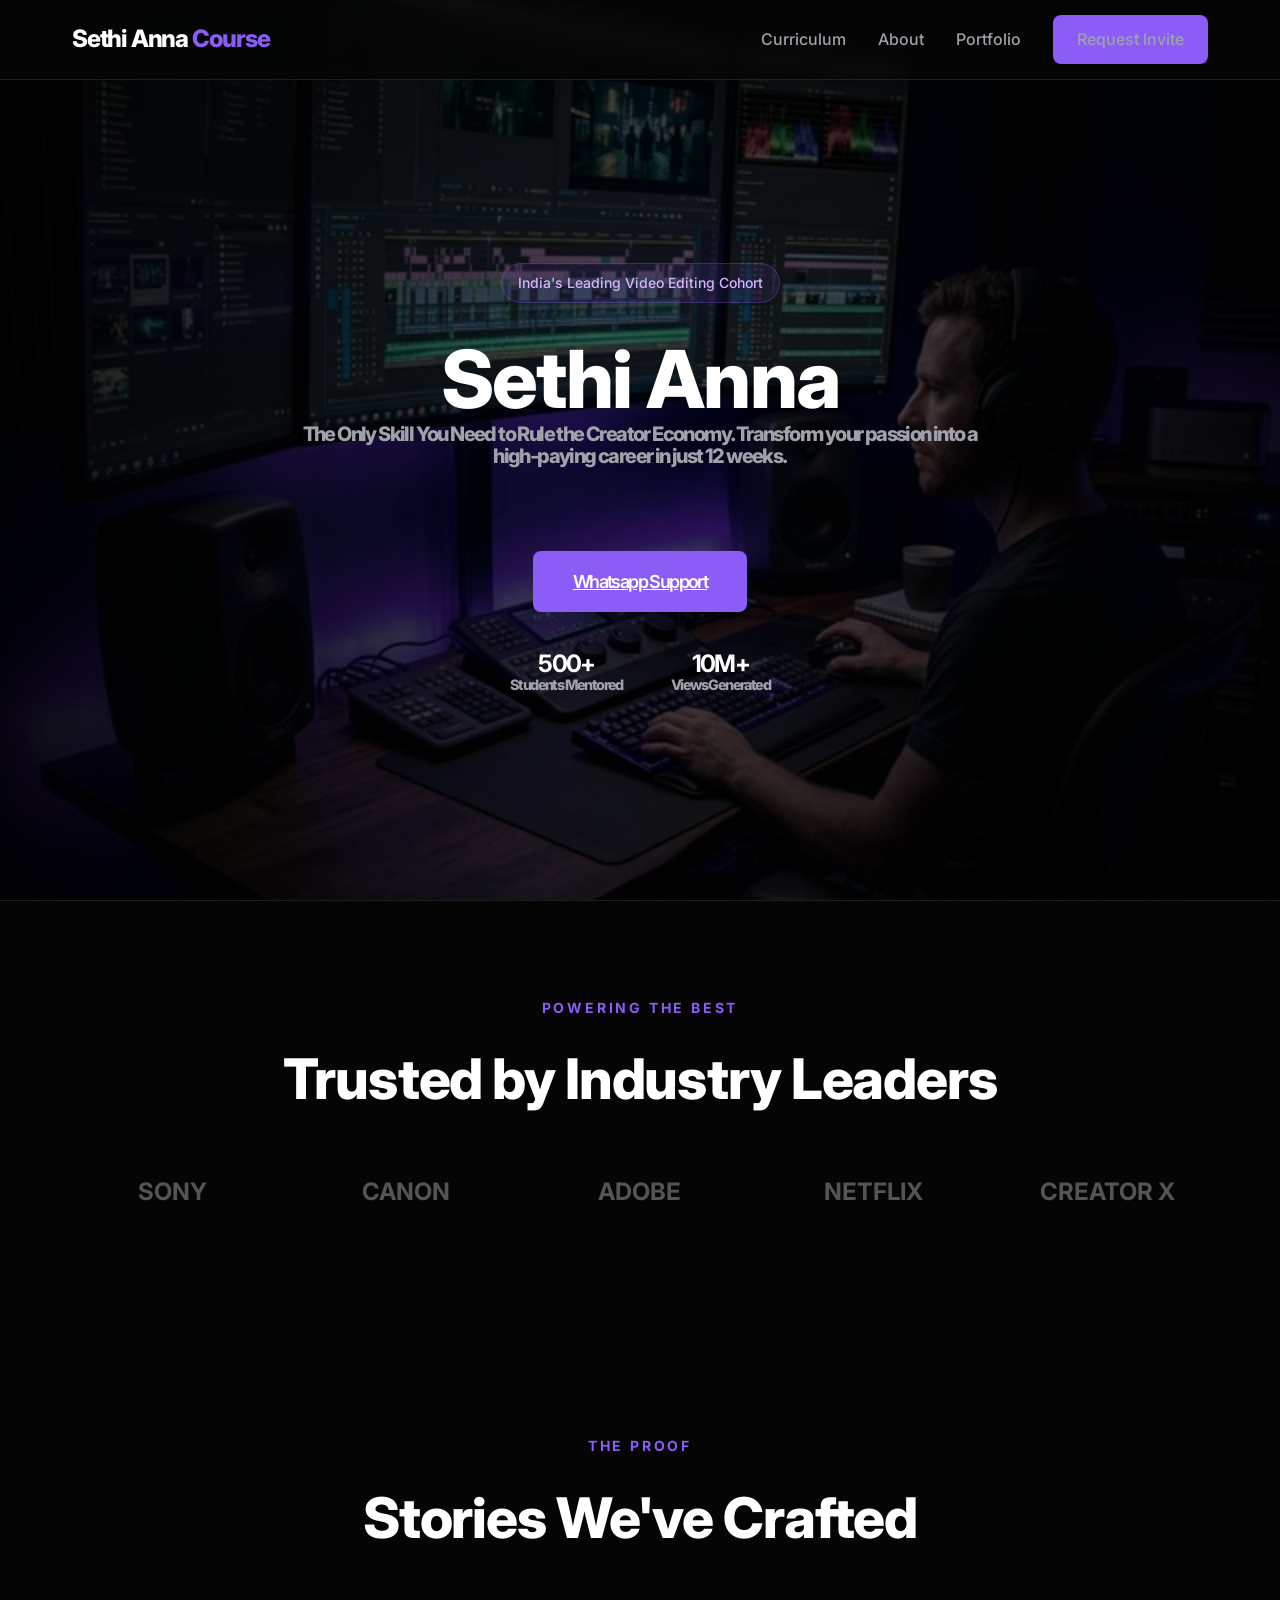
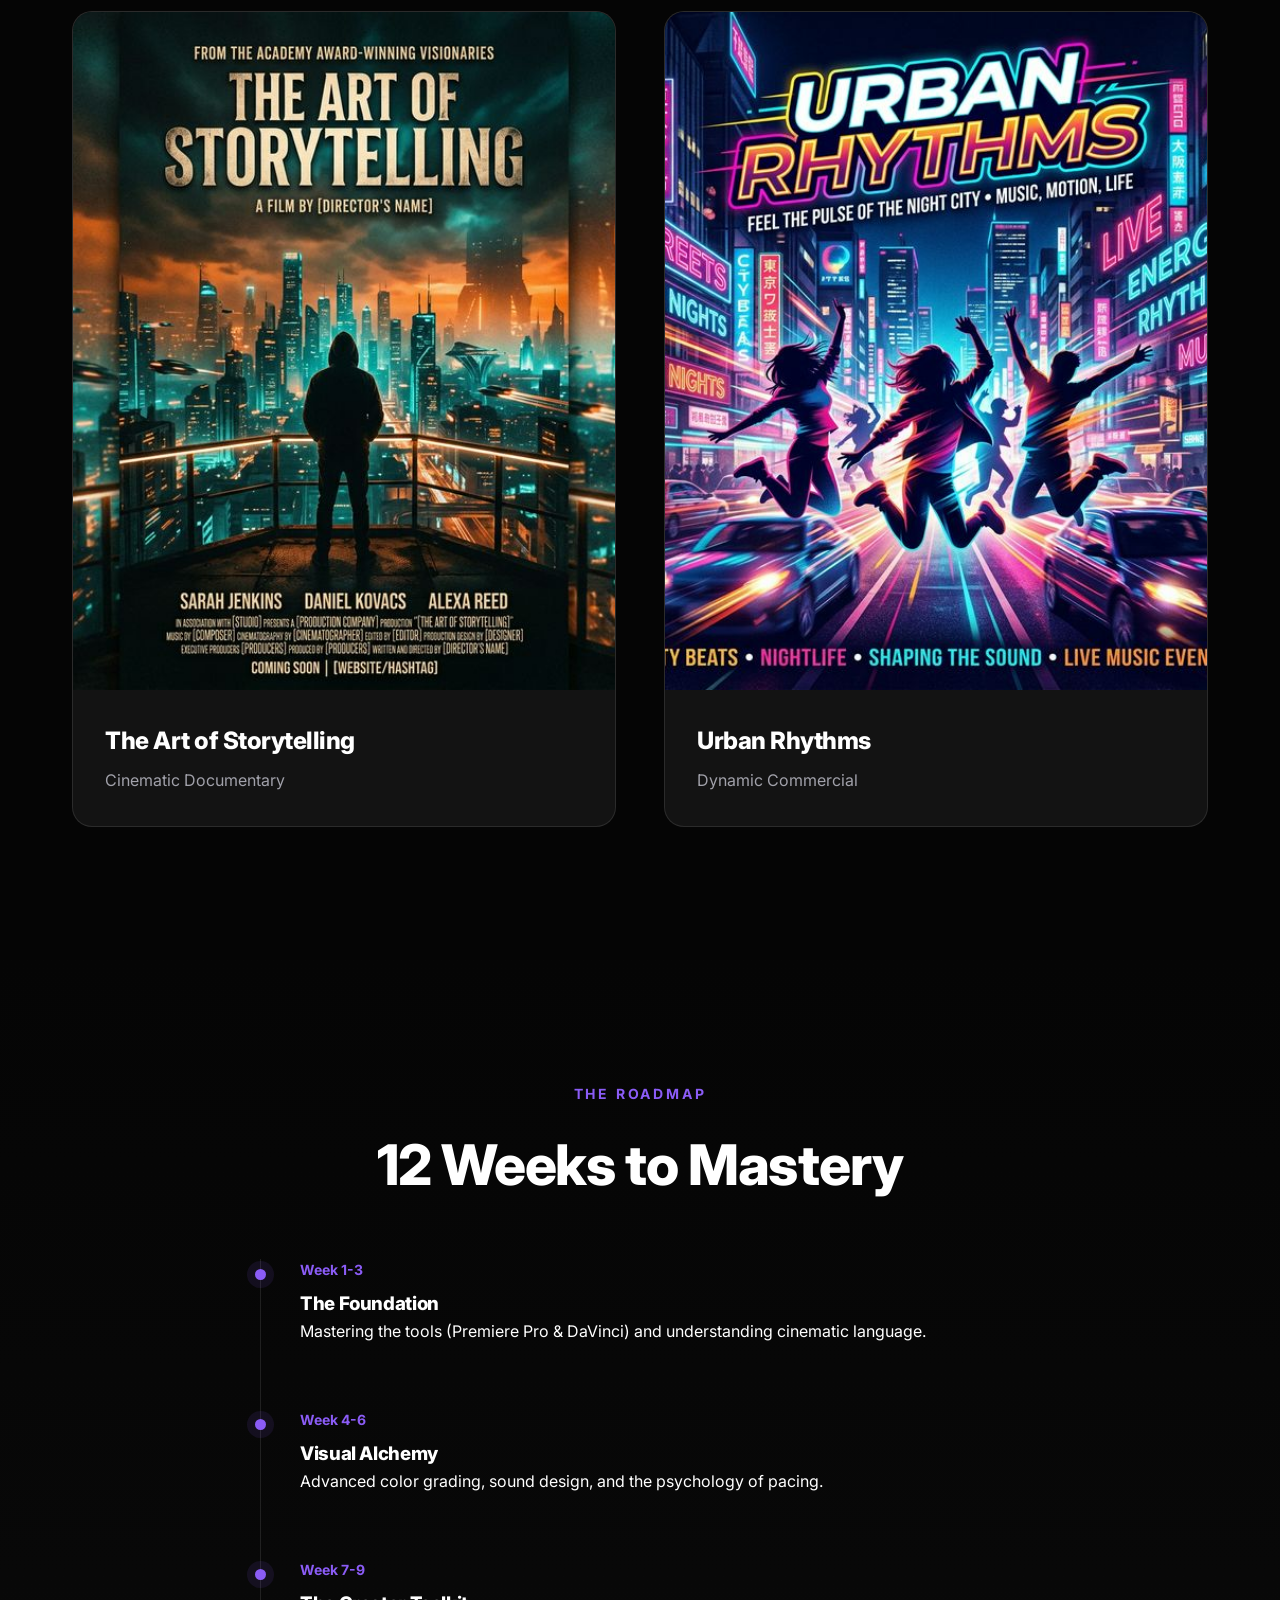
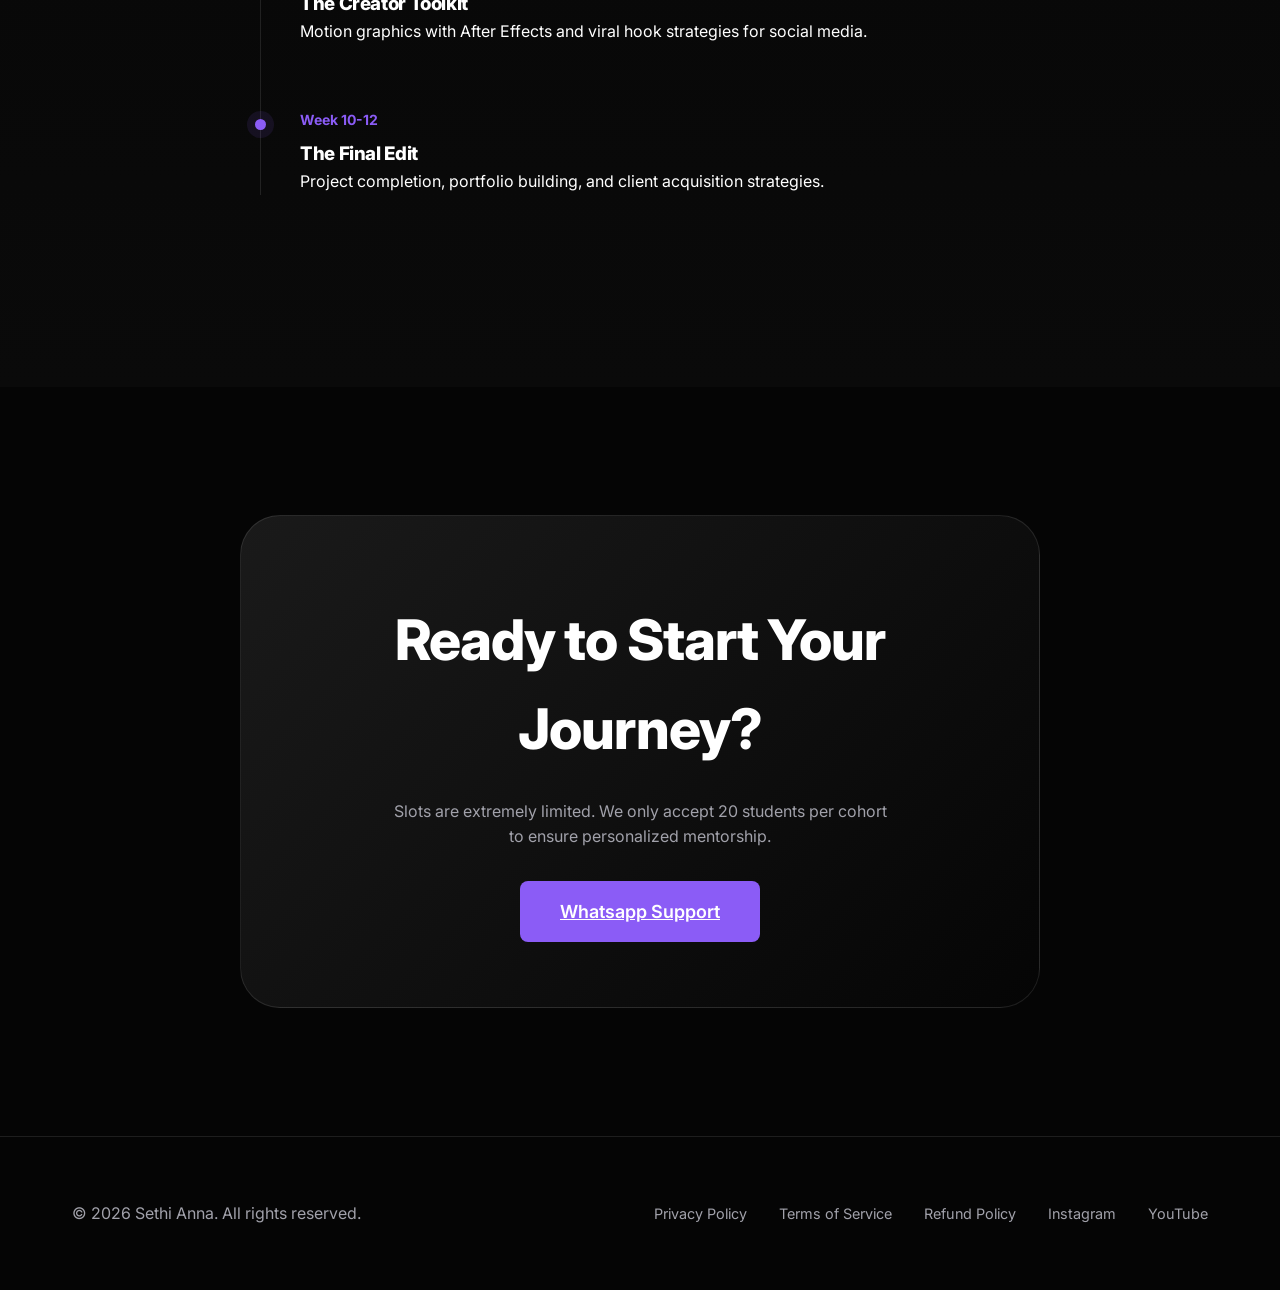
==== index.html @ 05a4738f "Update index.html" ====
<!DOCTYPE html>
<html lang="en">
<head>
    <meta charset="UTF-8">
    <meta name="viewport" content="width=device-width, initial-scale=1.0">
    <title>Sethi Anna | Master the Art of Video Editing</title>
    <meta name="description" content="Join Sethi Anna's exclusive 12-week video editing cohort. Learn the skills to rule the creator economy and transform your passion into a high-paying career.">
    <link rel="stylesheet" href="style.css">
    <link rel="preconnect" href="https://fonts.googleapis.com">
    <link rel="preconnect" href="https://fonts.gstatic.com" crossorigin>
    <link href="https://fonts.googleapis.com/css2?family=Inter:wght@400;500;600;700;800&display=swap" rel="stylesheet">
</head>
<body>
    <header class="header">
        <div class="container">
            <div class="logo">Sethi Anna <span>Course</span></div>
            <nav class="nav">
                <a href="#curriculum">Curriculum</a>
                <a href="#about">About</a>
                <a href="#portfolio">Portfolio</a>
                <a href="https://wa.link/w4j6wc" class="btn btn-primary">Request Invite</a>
            </nav>
        </div>
    </header>

    <main>
        <!-- Hero Section -->
        <section class="hero">
            <div class="hero-overlay"></div>
            <div class="container hero-content">
                <div class="badge">India's Leading Video Editing Cohort</div>
                <h1>Sethi Anna
                <p class="subtitle">The Only Skill You Need to Rule the Creator Economy. Transform your passion into a high-paying career in just 12 weeks.</p>
                <div class="hero-actions">
                    <a href="https://wa.link/w4j6wc" class="btn btn-large btn-primary">Whatsapp Support</a>
                    <div class="hero-stats">
                        <div class="stat-item"><strong>500+</strong> Students Mentored</div>
                        <div class="stat-item"><strong>10M+</strong> Views Generated</div>
                    </div>
                </div>
            </div>
        </section>

        <!-- Trusted By Section -->
        <section class="trusted">
            <div class="container">
                <p class="section-tag">Powering the Best</p>
                <h2>Trusted by Industry Leaders</h2>
                <div class="brand-grid">
                    <!-- Placeholder logos or text-based logos for simplicity in HTML, styled in CSS -->
                    <div class="brand-item">SONY</div>
                    <div class="brand-item">CANON</div>
                    <div class="brand-item">ADOBE</div>
                    <div class="brand-item">NETFLIX</div>
                    <div class="brand-item">CREATOR X</div>
                </div>
            </div>
        </section>

        <!-- Portfolio Section -->
        <section id="portfolio" class="portfolio">
            <div class="container">
                <p class="section-tag">The Proof</p>
                <h2>Stories We've Crafted</h2>
                <div class="portfolio-grid">
                    <div class="portfolio-card">
                        <img src="assets/portfolio_poster_storytelling_1775982446423.png" alt="The Art of Storytelling">
                        <div class="card-content">
                            <h3>The Art of Storytelling</h3>
                            <p>Cinematic Documentary</p>
                        </div>
                    </div>
                    <div class="portfolio-card">
                        <img src="assets/portfolio_poster_urban_rhythms_1775982463847.png" alt="Urban Rhythms">
                        <div class="card-content">
                            <h3>Urban Rhythms</h3>
                            <p>Dynamic Commercial</p>
                        </div>
                    </div>
                </div>
            </div>
        </section>

        <!-- Curriculum Section -->
        <section id="curriculum" class="curriculum">
            <div class="container">
                <p class="section-tag">The Roadmap</p>
                <h2>12 Weeks to Mastery</h2>
                <div class="timeline">
                    <div class="timeline-item">
                        <div class="week">Week 1-3</div>
                        <h3>The Foundation</h3>
                        <p>Mastering the tools (Premiere Pro & DaVinci) and understanding cinematic language.</p>
                    </div>
                    <div class="timeline-item">
                        <div class="week">Week 4-6</div>
                        <h3>Visual Alchemy</h3>
                        <p>Advanced color grading, sound design, and the psychology of pacing.</p>
                    </div>
                    <div class="timeline-item">
                        <div class="week">Week 7-9</div>
                        <h3>The Creator Toolkit</h3>
                        <p>Motion graphics with After Effects and viral hook strategies for social media.</p>
                    </div>
                    <div class="timeline-item">
                        <div class="week">Week 10-12</div>
                        <h3>The Final Edit</h3>
                        <p>Project completion, portfolio building, and client acquisition strategies.</p>
                    </div>
                </div>
            </div>
        </section>

        <!-- CTA Section -->
        <section id="apply" class="final-cta">
            <div class="container cta-box">
                <h2>Ready to Start Your Journey?</h2>
                <p>Slots are extremely limited. We only accept 20 students per cohort to ensure personalized mentorship.</p>
                <a href="https://wa.link/w4j6wc" class="btn btn-large btn-primary">Whatsapp Support</a>
            </div>
        </section>
    </main>

    <footer class="footer">
        <div class="container">
            <p>&copy; 2026 Sethi Anna. All rights reserved.</p>
            <div class="footer-links">
                <a href="policy.html">Privacy Policy</a>
                <a href="terms.html">Terms of Service</a>
                <a href="refund.html">Refund Policy</a>
                <a href="#">Instagram</a>
                <a href="#">YouTube</a>
            </div>
        </div>
    </footer>

    <script src="main.js"></script>
</body>
</html>
---- style.css ----
:root {
    --bg-color: #050505;
    --card-bg: rgba(26, 26, 26, 0.7);
    --primary: #8b5cf6;
    --primary-hover: #7c3aed;
    --text-main: #ffffff;
    --text-dim: #a1a1aa;
    --accent: #d8b4fe;
    --container-width: 1200px;
    --glass-border: rgba(255, 255, 255, 0.1);
}

* {
    margin: 0;
    padding: 0;
    box-sizing: border-box;
}

body {
    font-family: 'Inter', sans-serif;
    background-color: var(--bg-color);
    color: var(--text-main);
    line-height: 1.6;
    overflow-x: hidden;
}

.container {
    max-width: var(--container-width);
    margin: 0 auto;
    padding: 0 2rem;
}

/* Typography */
h1, h2, h3 {
    font-weight: 800;
    letter-spacing: -0.02em;
}

h1 {
    font-size: clamp(3rem, 8vw, 5rem);
    line-height: 1.1;
    margin-bottom: 1.5rem;
}

h2 {
    font-size: clamp(2rem, 5vw, 3.5rem);
    margin-bottom: 3rem;
    text-align: center;
}

.section-tag {
    text-align: center;
    color: var(--primary);
    text-transform: uppercase;
    font-weight: 700;
    letter-spacing: 0.2em;
    font-size: 0.875rem;
    margin-bottom: 1rem;
}

.highlight {
    background: linear-gradient(to right, #8b5cf6, #d8b4fe);
    -webkit-background-clip: text;
    background-clip: text;
    -webkit-text-fill-color: transparent;
}

/* Header */
.header {
    height: 80px;
    display: flex;
    align-items: center;
    position: fixed;
    top: 0;
    width: 100%;
    z-index: 1000;
    background: rgba(5, 5, 5, 0.8);
    backdrop-filter: blur(12px);
    border-bottom: 1px solid var(--glass-border);
}

.header .container {
    display: flex;
    justify-content: space-between;
    align-items: center;
    width: 100%;
}

.logo {
    font-size: 1.5rem;
    font-weight: 800;
    letter-spacing: -0.05em;
}

.logo span {
    color: var(--primary);
}

.nav {
    display: flex;
    gap: 2rem;
    align-items: center;
}

.nav a {
    color: var(--text-dim);
    text-decoration: none;
    font-weight: 500;
    transition: color 0.3s;
}

.nav a:hover {
    color: var(--text-main);
}

/* Buttons */
.btn {
    padding: 0.75rem 1.5rem;
    border-radius: 8px;
    font-weight: 600;
    cursor: pointer;
    transition: all 0.3s cubic-bezier(0.4, 0, 0.2, 1);
    border: none;
}

.btn-primary {
    background: var(--primary);
    color: white;
}

.btn-primary:hover {
    background: var(--primary-hover);
    transform: translateY(-2px);
    box-shadow: 0 10px 20px -10px var(--primary);
}

.btn-large {
    padding: 1.25rem 2.5rem;
    font-size: 1.125rem;
}

/* Hero */
.hero {
    height: 100vh;
    display: flex;
    align-items: center;
    position: relative;
    background-image: url('assets/hero_setup_cinematic_1775982395248.png');
    background-size: cover;
    background-position: center;
    padding-top: 80px;
}

.hero-overlay {
    position: absolute;
    inset: 0;
    background: radial-gradient(circle at center, rgba(0, 0, 0, 0.6) 0%, rgba(0, 0, 0, 0.95) 100%);
}

.hero-content {
    position: relative;
    z-index: 1;
    text-align: center;
    max-width: 900px;
}

.badge {
    display: inline-block;
    padding: 0.5rem 1rem;
    background: rgba(139, 92, 246, 0.1);
    border: 1px solid rgba(139, 92, 246, 0.3);
    border-radius: 100px;
    color: var(--accent);
    font-size: 0.875rem;
    font-weight: 500;
    margin-bottom: 2rem;
}

.subtitle {
    font-size: 1.25rem;
    color: var(--text-dim);
    margin-bottom: 3rem;
    max-width: 700px;
    margin-inline: auto;
}

.hero-stats {
    display: flex;
    justify-content: center;
    gap: 3rem;
    margin-top: 3rem;
}

.stat-item {
    color: var(--text-dim);
    font-size: 0.9rem;
}

.stat-item strong {
    color: var(--text-main);
    display: block;
    font-size: 1.5rem;
}

/* Trusted By */
.trusted {
    padding: 6rem 0;
    border-top: 1px solid var(--glass-border);
}

.brand-grid {
    display: grid;
    grid-template-columns: repeat(auto-fit, minmax(150px, 1fr));
    gap: 2rem;
    align-items: center;
    opacity: 0.5;
}

.brand-item {
    font-size: 1.5rem;
    font-weight: 700;
    text-align: center;
    color: var(--text-dim);
    filter: grayscale(1);
    transition: all 0.3s;
}

.brand-item:hover {
    filter: grayscale(0);
    opacity: 1;
    color: var(--text-main);
}

/* Portfolio */
.portfolio {
    padding: 8rem 0;
}

.portfolio-grid {
    display: grid;
    grid-template-columns: repeat(auto-fit, minmax(400px, 1fr));
    gap: 3rem;
}

.portfolio-card {
    position: relative;
    border-radius: 20px;
    overflow: hidden;
    background: var(--card-bg);
    border: 1px solid var(--glass-border);
    transition: transform 0.3s;
}

.portfolio-card:hover {
    transform: translateY(-10px);
}

.portfolio-card img {
    width: 100%;
    aspect-ratio: 4/5;
    object-fit: cover;
    display: block;
}

.card-content {
    padding: 2rem;
}

.card-content h3 {
    font-size: 1.5rem;
    margin-bottom: 0.5rem;
}

.card-content p {
    color: var(--text-dim);
}

/* Curriculum */
.curriculum {
    padding: 8rem 0;
    background: linear-gradient(to bottom, #050505, #0a0a0a);
}

.timeline {
    max-width: 800px;
    margin: 0 auto;
    position: relative;
}

.timeline::before {
    content: '';
    position: absolute;
    left: 20px;
    top: 0;
    bottom: 0;
    width: 1px;
    background: var(--glass-border);
}

.timeline-item {
    padding-left: 60px;
    margin-bottom: 4rem;
    position: relative;
}

.timeline-item::before {
    content: '';
    position: absolute;
    left: 15px;
    top: 10px;
    width: 11px;
    height: 11px;
    background: var(--primary);
    border-radius: 50%;
    box-shadow: 0 0 0 8px rgba(139, 92, 246, 0.1);
}

.week {
    color: var(--primary);
    font-weight: 700;
    font-size: 0.875rem;
    margin-bottom: 0.5rem;
}

/* Final CTA */
.final-cta {
    padding: 8rem 0;
}

.cta-box {
    background: linear-gradient(135deg, #1a1a1a 0%, #050505 100%);
    border: 1px solid var(--glass-border);
    padding: 5rem 2rem;
    border-radius: 40px;
    text-align: center;
    max-width: 800px;
}

.cta-box h2 {
    margin-bottom: 1.5rem;
}

.cta-box p {
    color: var(--text-dim);
    margin-bottom: 3rem;
    max-width: 500px;
    margin-inline: auto;
}

/* Footer */
.footer {
    padding: 4rem 0;
    border-top: 1px solid var(--glass-border);
    color: var(--text-dim);
}

.footer .container {
    display: flex;
    justify-content: space-between;
    align-items: center;
}

.footer-links {
    display: flex;
    gap: 2rem;
}

.footer-links a {
    color: var(--text-dim);
    text-decoration: none;
    font-size: 0.9rem;
    transition: color 0.3s;
}

.footer-links a:hover {
    color: var(--text-main);
}

@media (max-width: 768px) {
    .nav {
        display: none;
    }
    
    .portfolio-grid {
        grid-template-columns: 1fr;
    }
    
    .hero-stats {
        gap: 1.5rem;
    }
    
    .footer .container {
        flex-direction: column;
        gap: 2rem;
        text-align: center;
    }
}
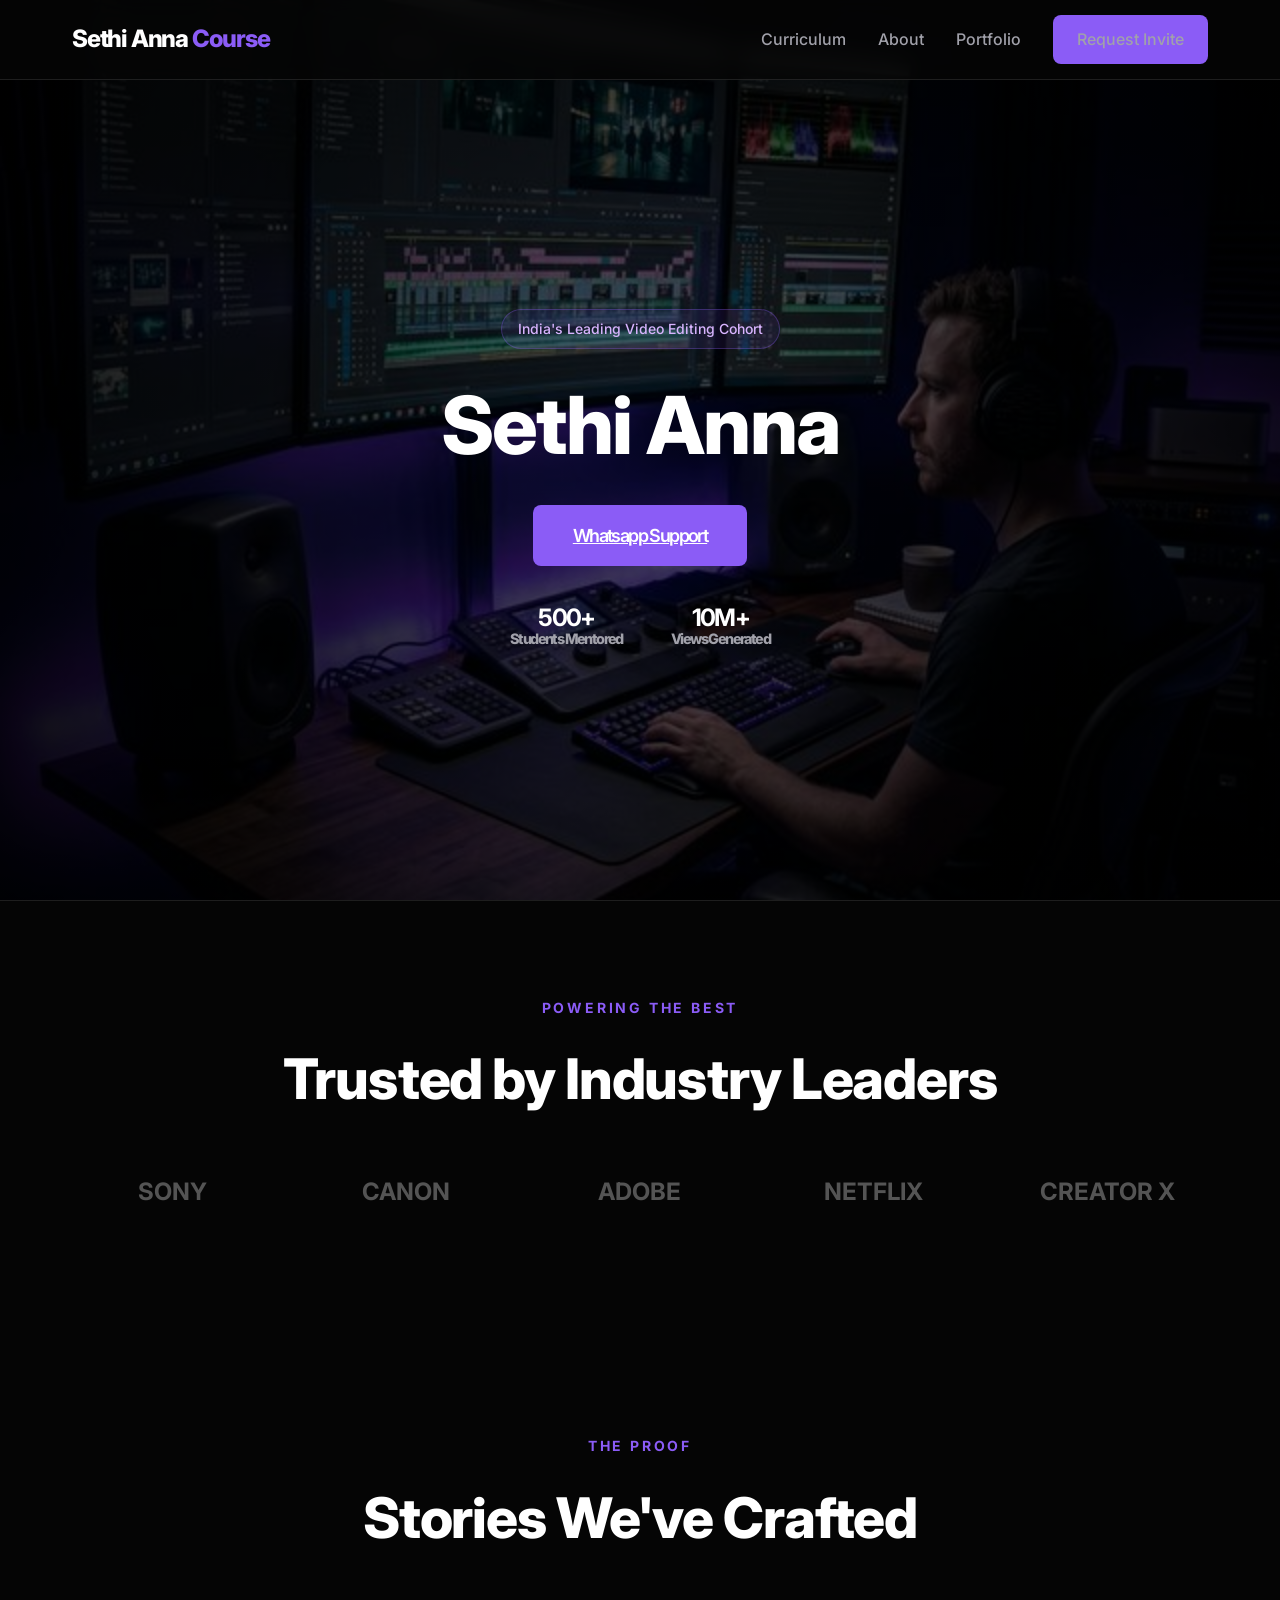
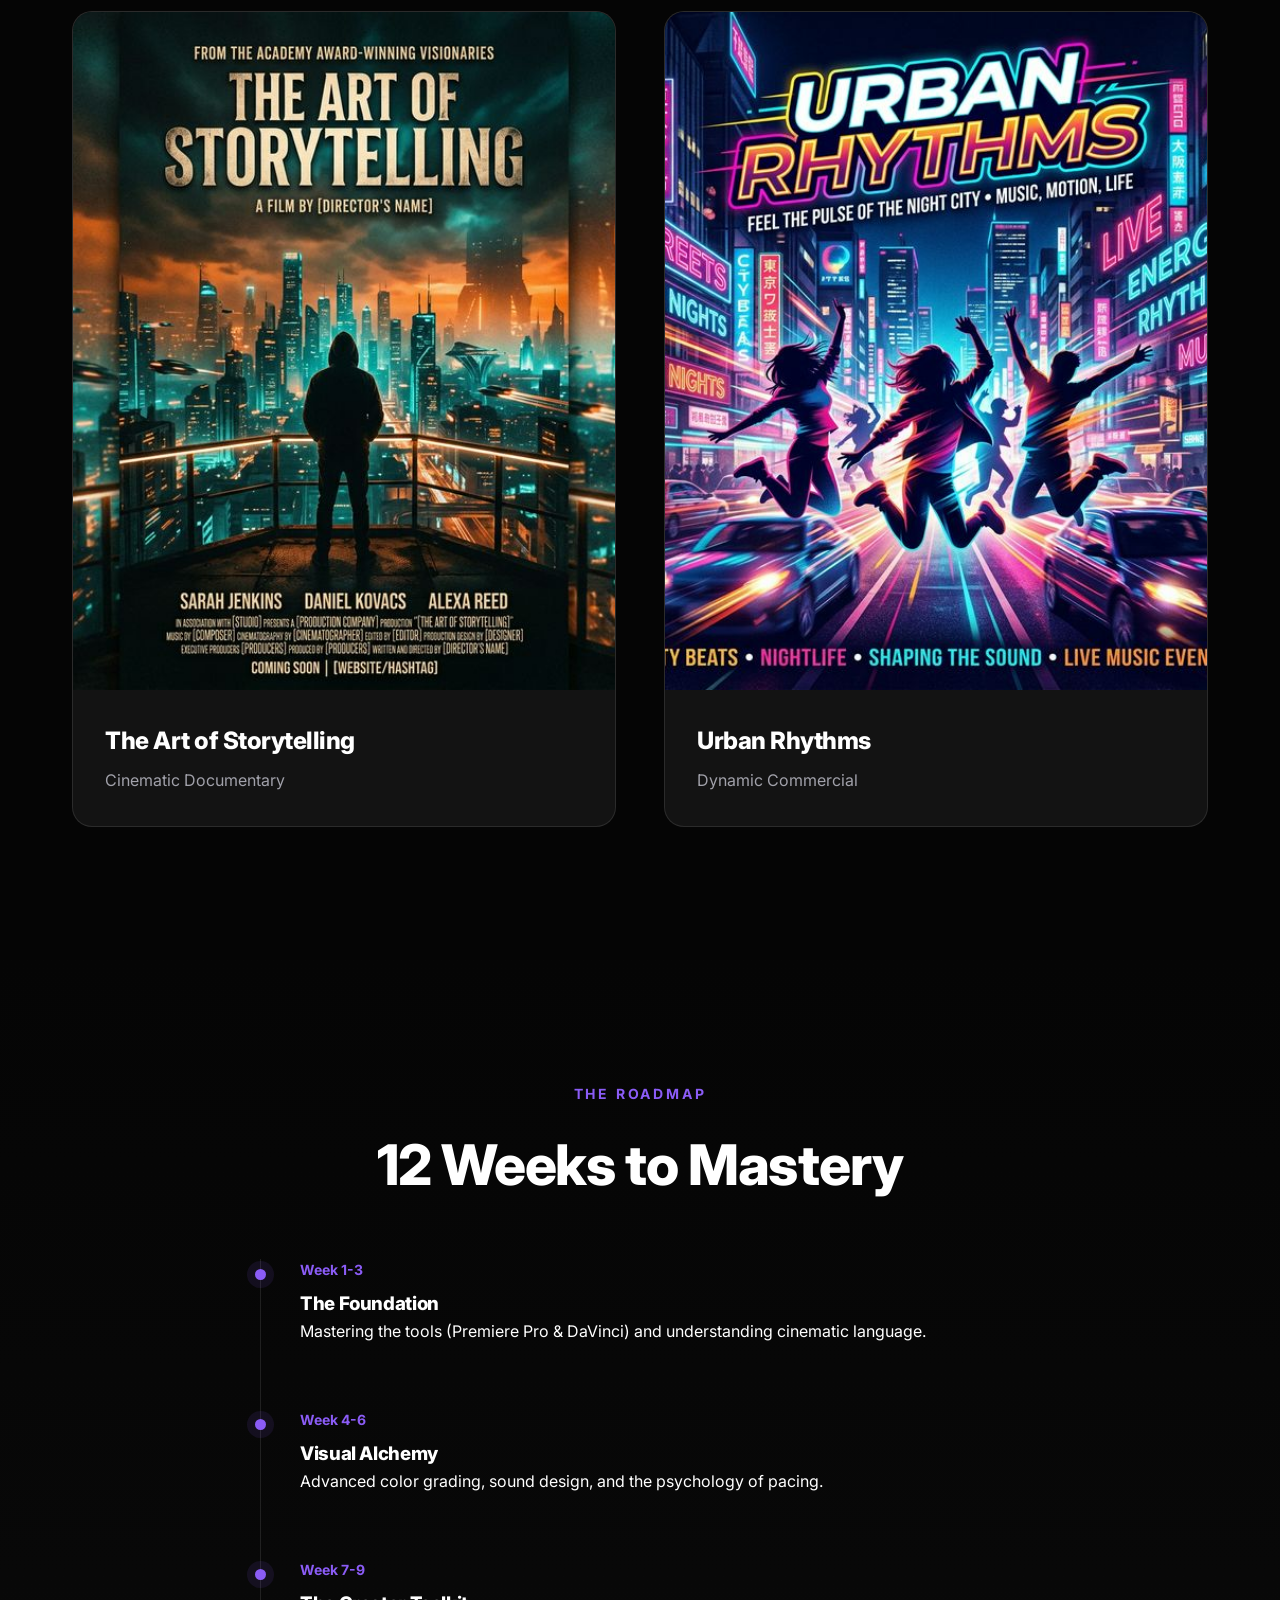
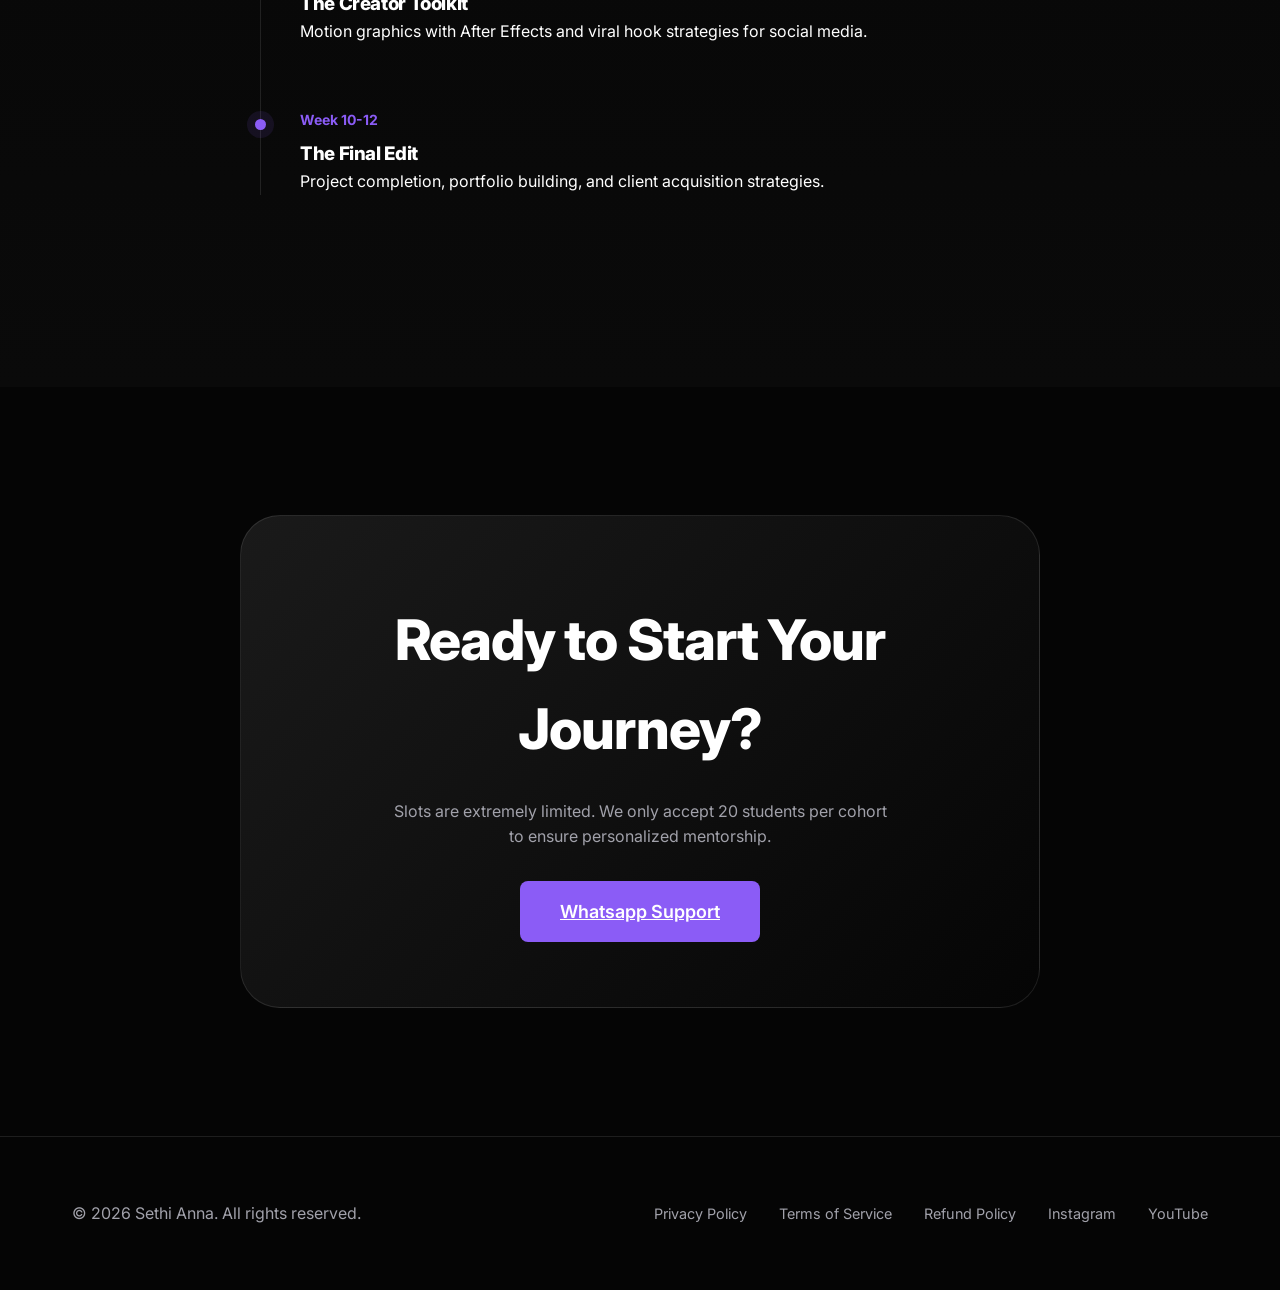
==== commit 490285dc: "Update index.html" ====
--- a/index.html
+++ b/index.html
@@ -30,7 +30,7 @@
             <div class="container hero-content">
                 <div class="badge">India's Leading Video Editing Cohort</div>
                 <h1>Sethi Anna
-                <p class="subtitle">The Only Skill You Need to Rule the Creator Economy. Transform your passion into a high-paying career in just 12 weeks.</p>
+                <!-- <p class="subtitle">The Only Skill You Need to Rule the Creator Economy. Transform your passion into a high-paying career in just 12 weeks.</p> -->
                 <div class="hero-actions">
                     <a href="https://wa.link/w4j6wc" class="btn btn-large btn-primary">Whatsapp Support</a>
                     <div class="hero-stats">
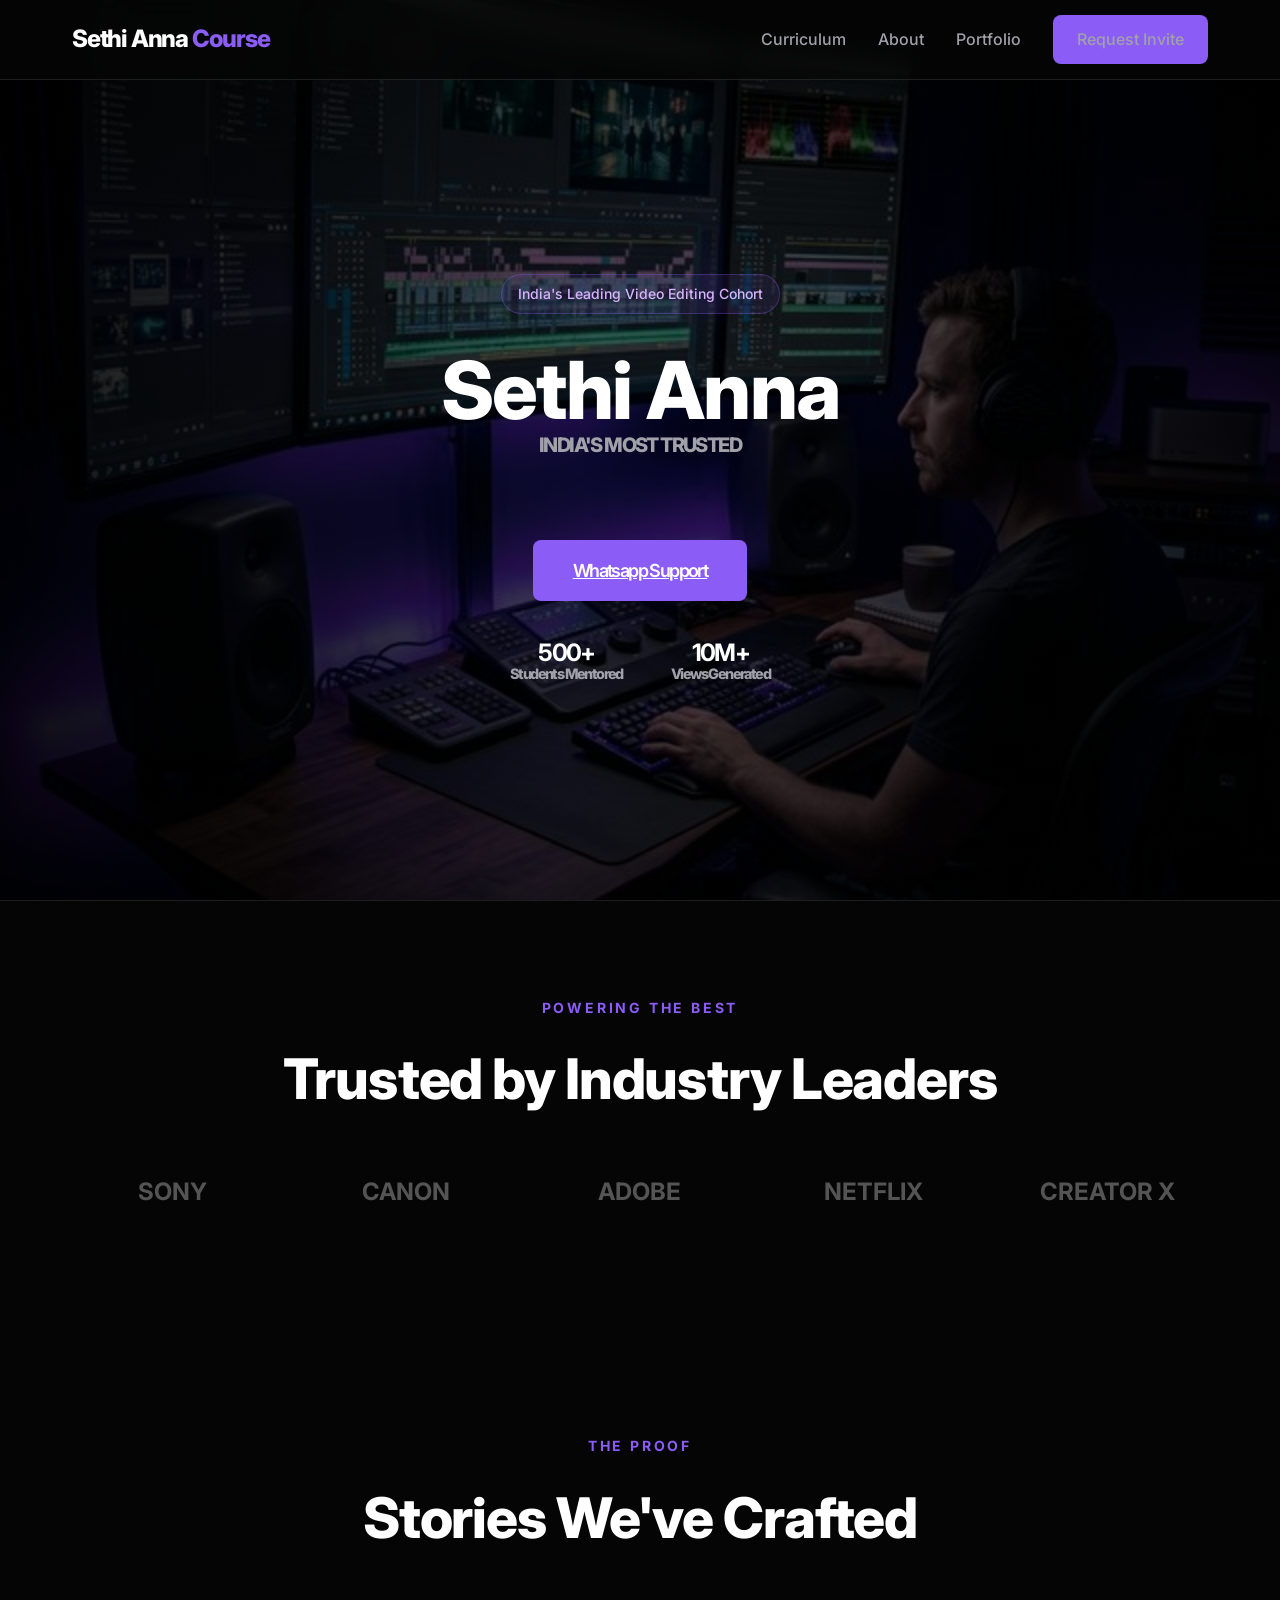
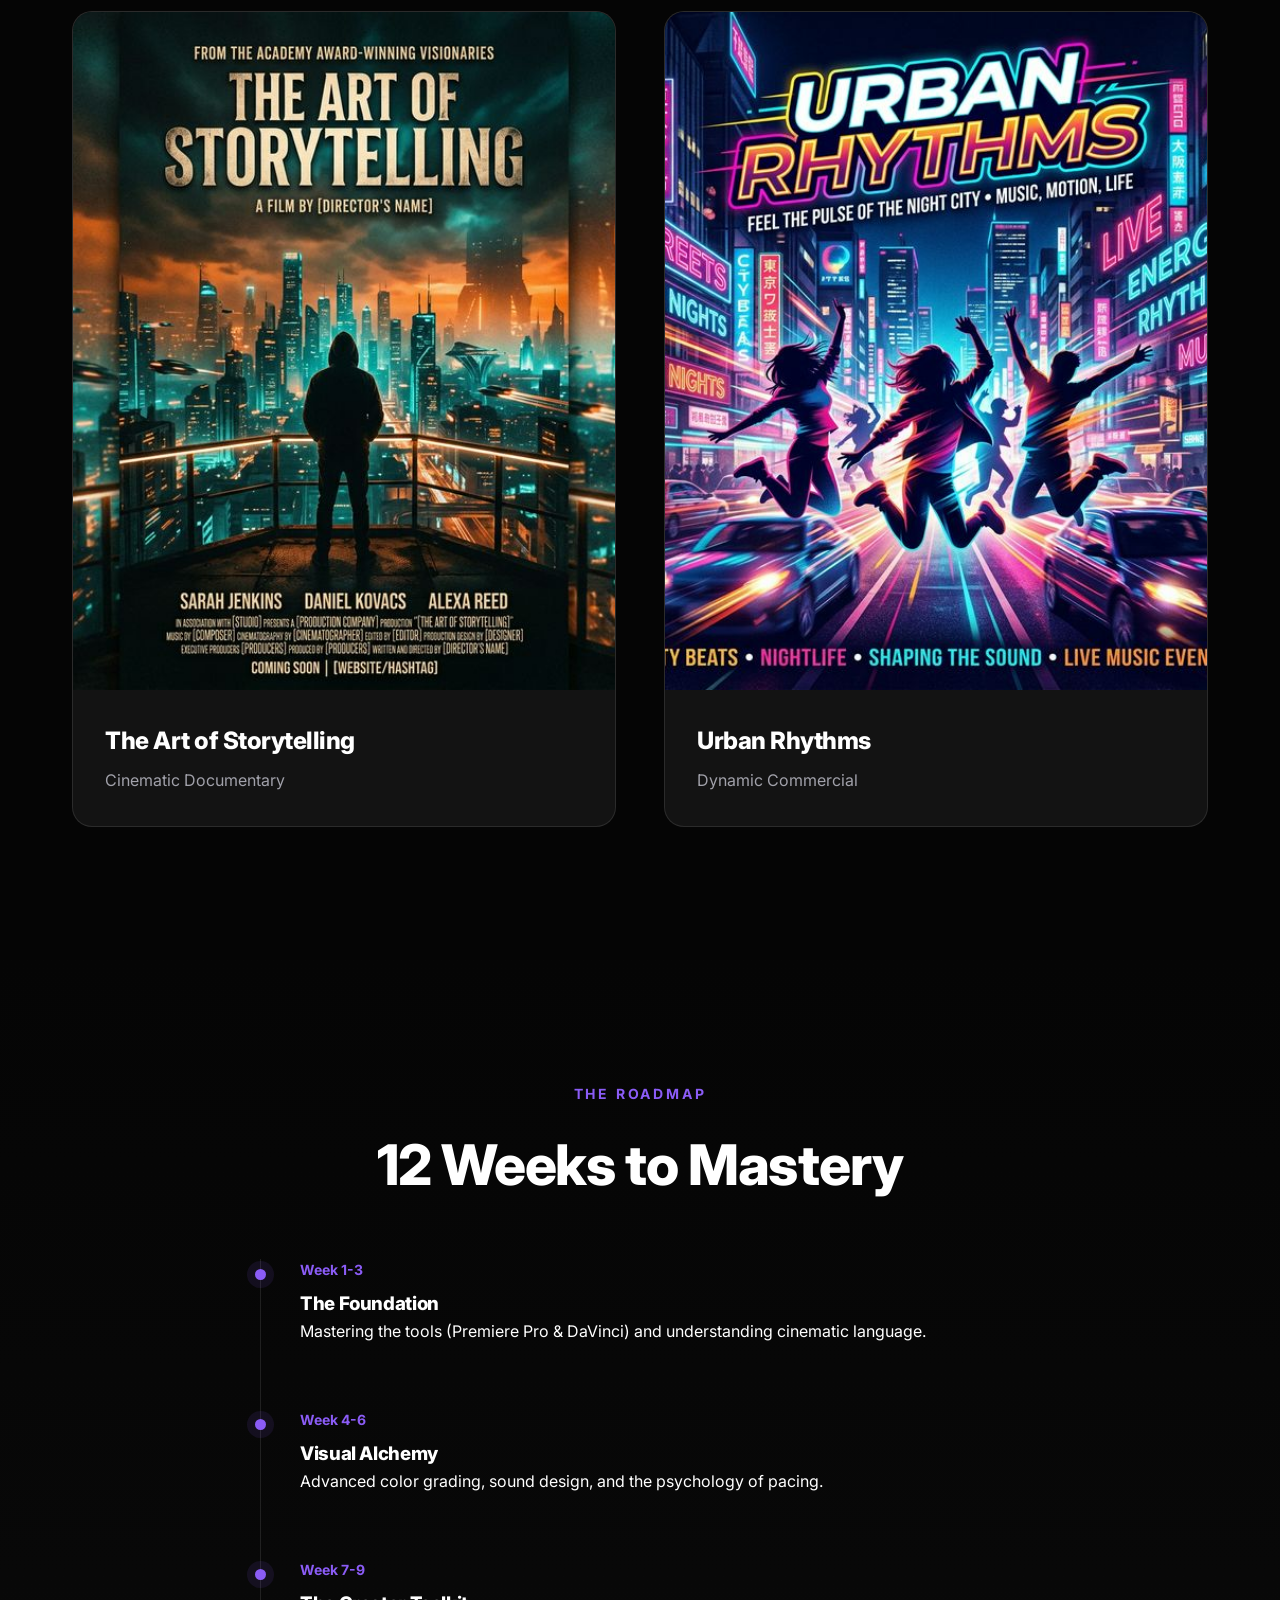
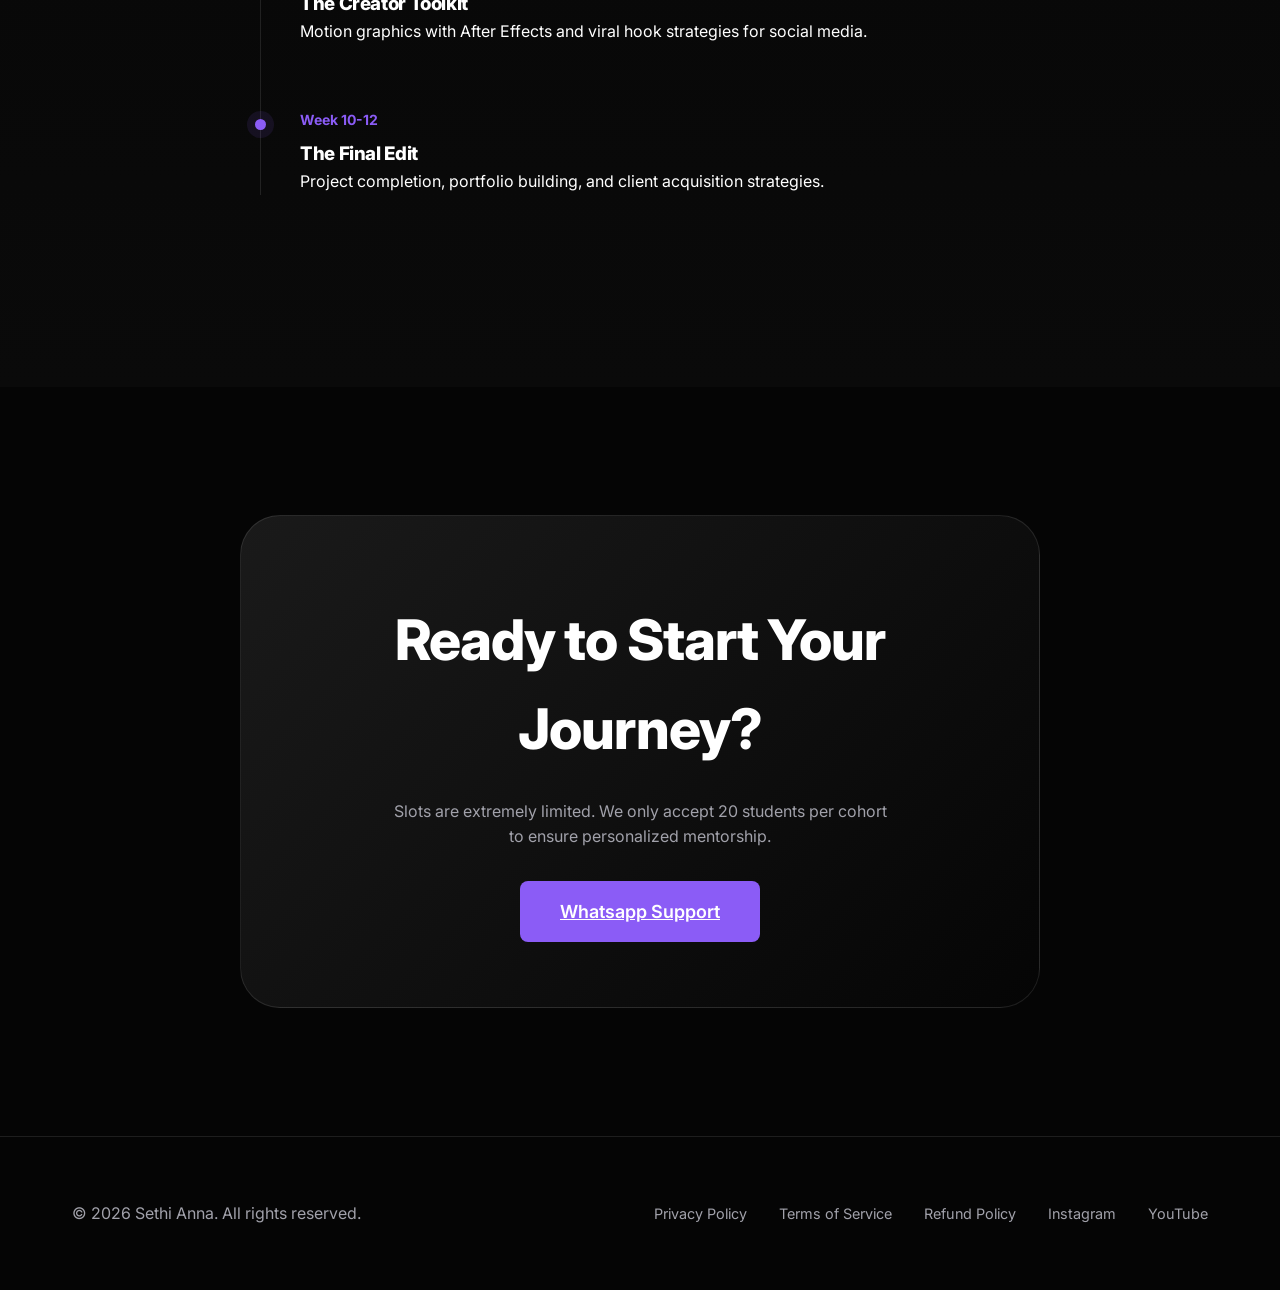
==== commit 2ddf57bb: "Update index.html" ====
--- a/index.html
+++ b/index.html
@@ -30,7 +30,7 @@
             <div class="container hero-content">
                 <div class="badge">India's Leading Video Editing Cohort</div>
                 <h1>Sethi Anna
-                <!-- <p class="subtitle">The Only Skill You Need to Rule the Creator Economy. Transform your passion into a high-paying career in just 12 weeks.</p> -->
+                <p class="subtitle">INDIA'S MOST TRUSTED</p>
                 <div class="hero-actions">
                     <a href="https://wa.link/w4j6wc" class="btn btn-large btn-primary">Whatsapp Support</a>
                     <div class="hero-stats">
